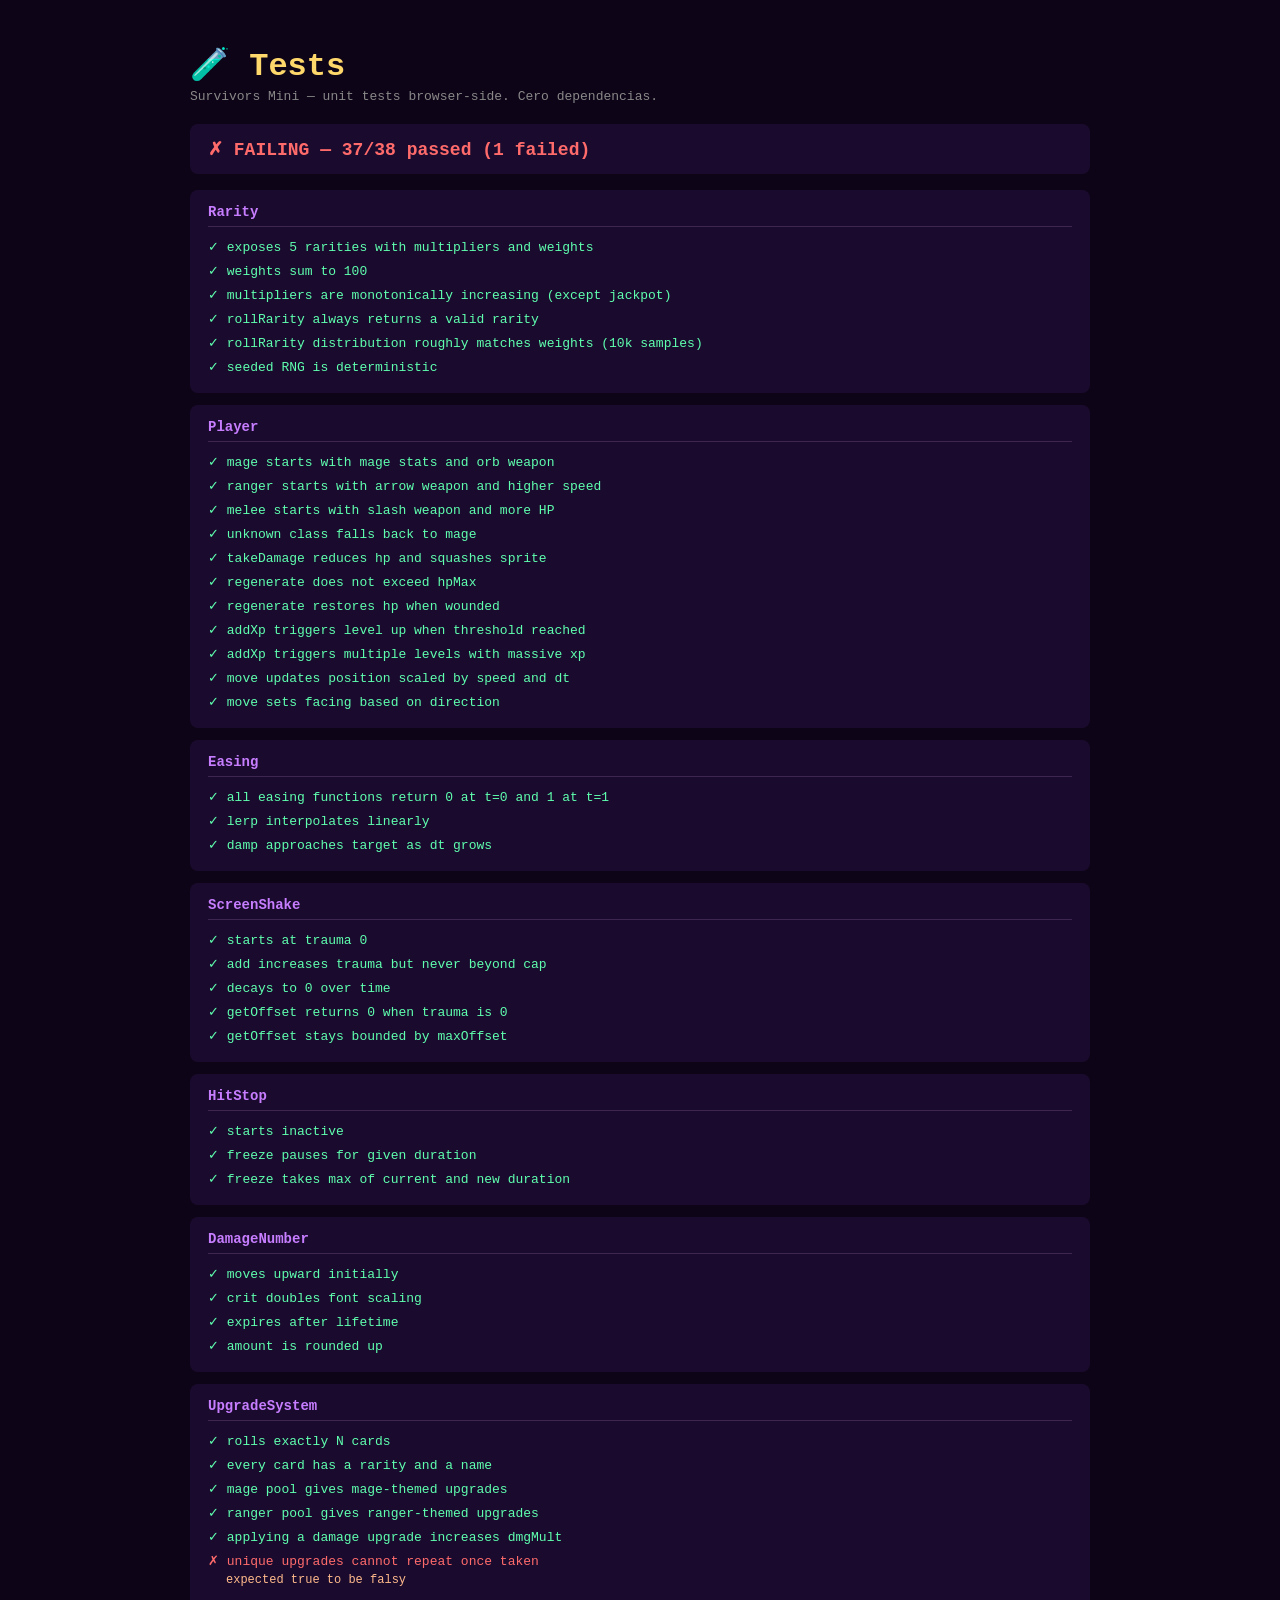
==== tests.html @ debe087a "comiteado papu" ====
<!DOCTYPE html>
<html lang="es">
<head>
  <meta charset="UTF-8">
  <title>Survivors Mini — Tests</title>
  <style>
    body { font-family: ui-monospace, monospace; background: #0e0418; color: #ddd; padding: 24px; max-width: 900px; margin: auto; }
    h1 { color: #ffd86b; margin-bottom: 4px; }
    .sub { color: #888; margin-bottom: 20px; font-size: 13px; }
    .hdr { font-size: 18px; font-weight: 800; padding: 14px 18px; background: #1a0b2e; border-radius: 8px; margin-bottom: 16px; }
    .suite { background: #1a0b2e; border-radius: 8px; padding: 14px 18px; margin-bottom: 12px; }
    .suiteName { color: #c77dff; font-weight: 700; margin-bottom: 8px; font-size: 14px; border-bottom: 1px solid #3d2750; padding-bottom: 6px; }
    .test { padding: 4px 0; font-size: 13px; }
    .test.pass { color: #5fffaf; }
    .test.fail { color: #ff6b6b; }
    .err { color: #ffba8b; font-size: 12px; padding: 4px 0 6px 18px; white-space: pre-wrap; }
    .loading { color: #888; }
  </style>
</head>
<body>
  <h1>🧪 Tests</h1>
  <div class="sub">Survivors Mini — unit tests browser-side. Cero dependencias.</div>
  <div id="out" class="loading">Cargando tests…</div>

  <script type="module">
    import './tests/rarity.test.js';
    import './tests/player.test.js';
    import './tests/fx.test.js';
    import './tests/upgrade.test.js';
    import { runAll } from './tests/runner.js';

    runAll(document.getElementById('out')).catch(err => {
      document.getElementById('out').innerHTML =
        `<div style="color:#ff6b6b">Runner crashed: ${err.message}</div>`;
      console.error(err);
    });
  </script>
</body>
</html>
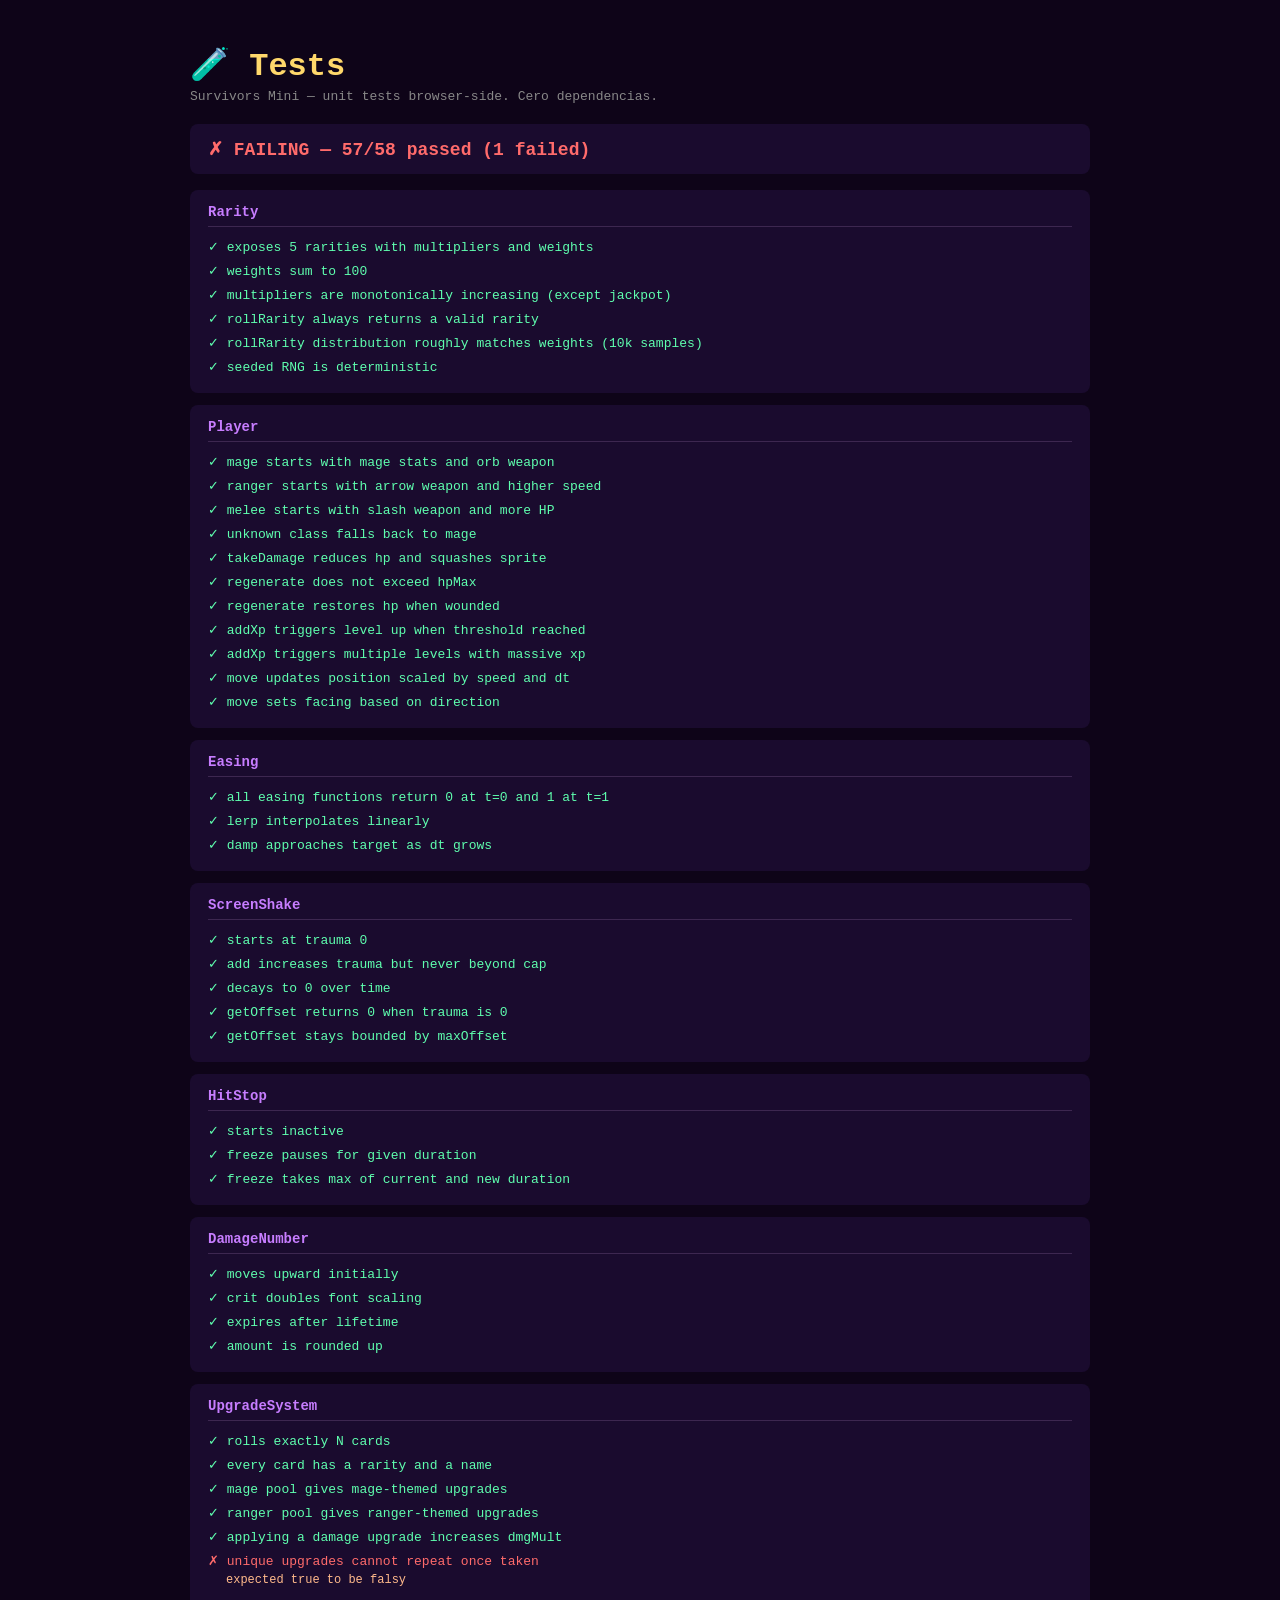
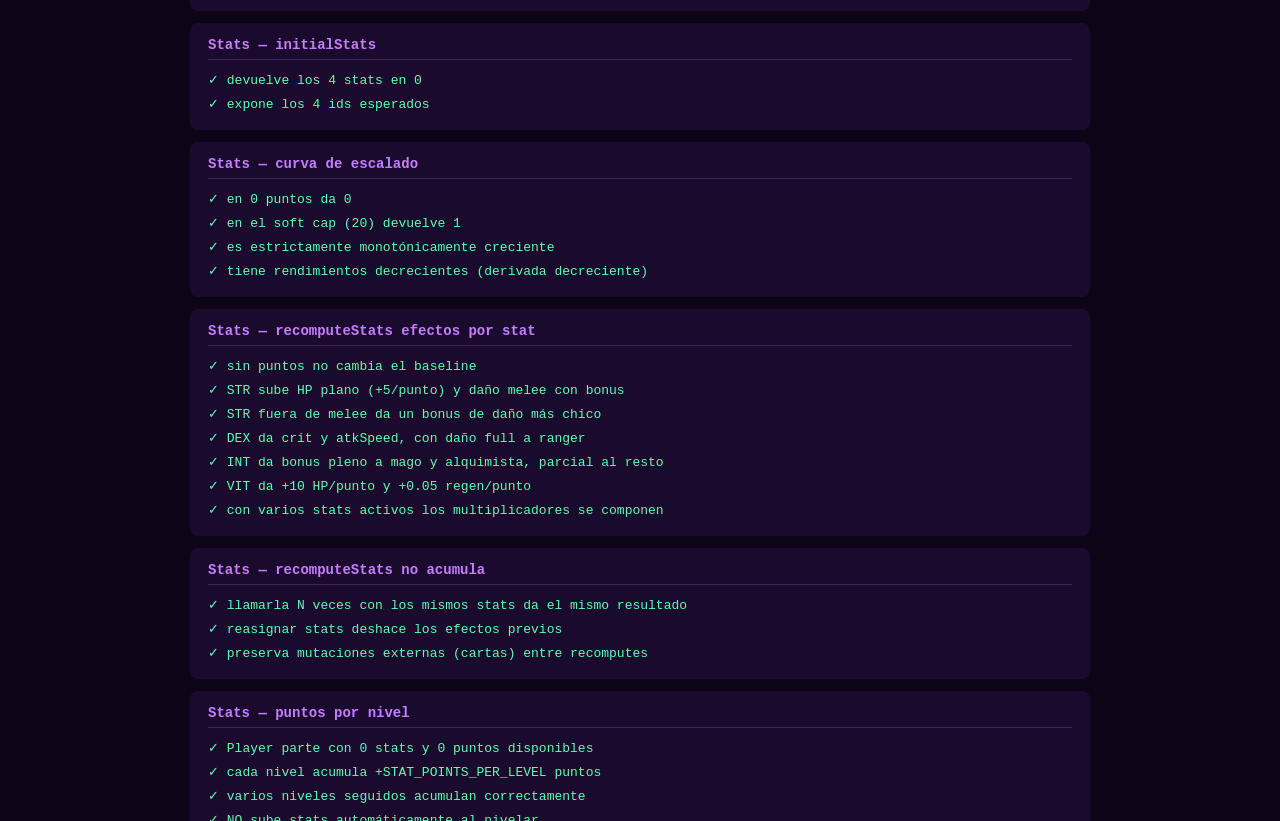
==== commit c4a21b8f: "Sistema de stats RPG con asignacion manual de puntos Anade 4 atributos estilo Elden Ring (STR/DEX/IN" ====
--- a/tests.html
+++ b/tests.html
@@ -27,6 +27,7 @@
     import './tests/player.test.js';
     import './tests/fx.test.js';
     import './tests/upgrade.test.js';
+    import './tests/stats.test.js';
     import { runAll } from './tests/runner.js';
 
     runAll(document.getElementById('out')).catch(err => {
